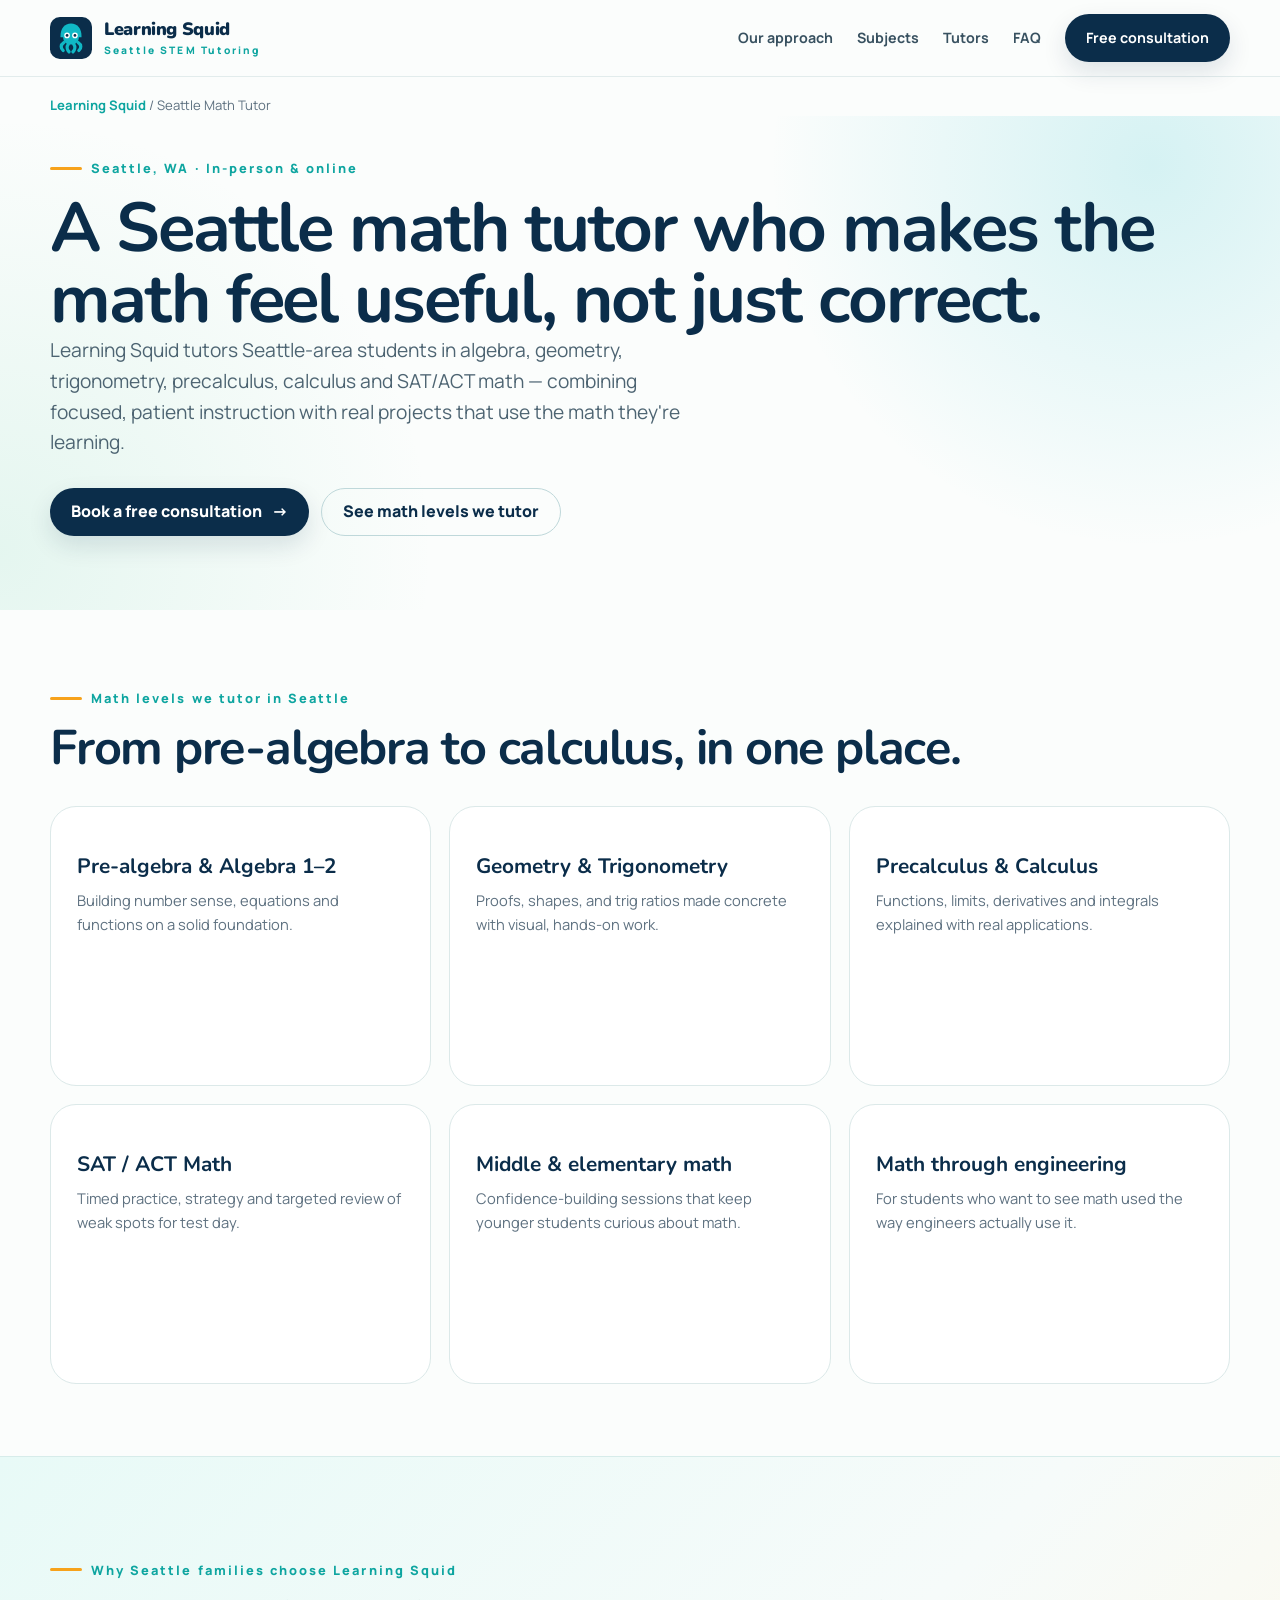
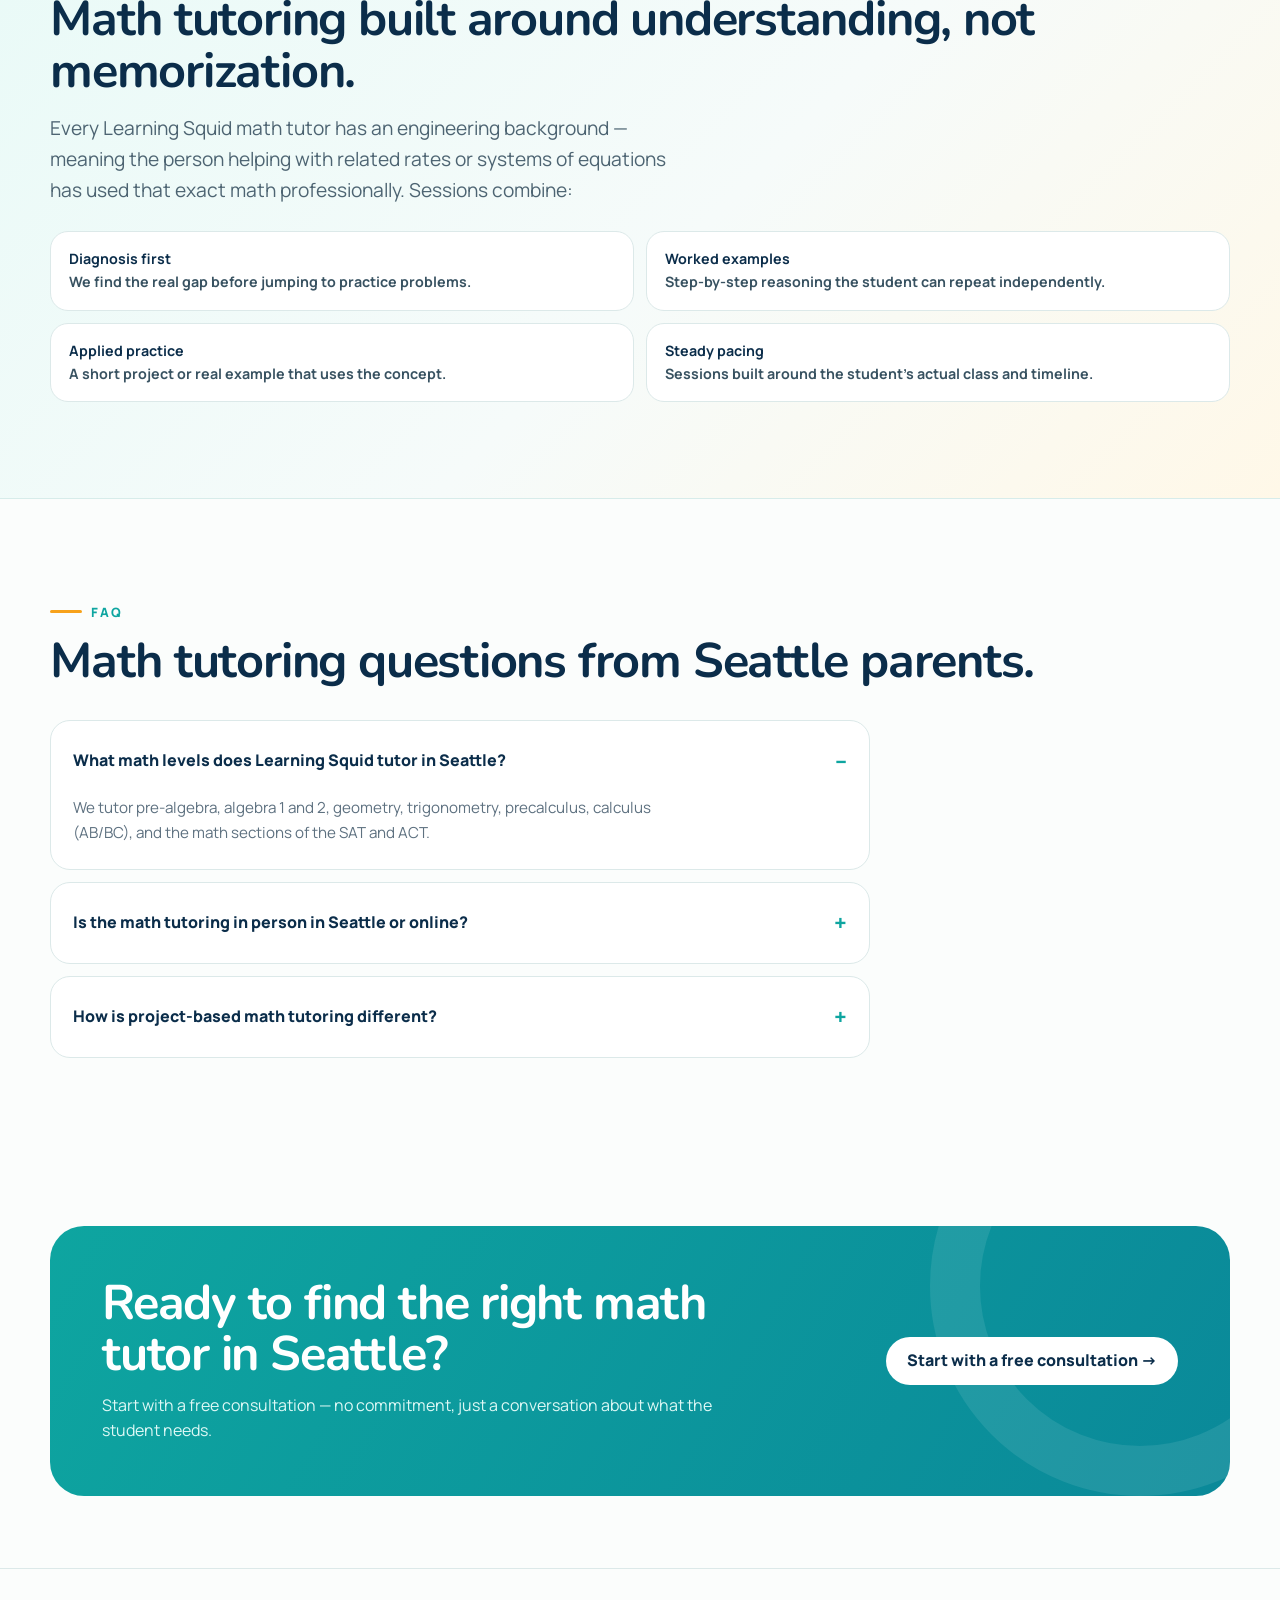
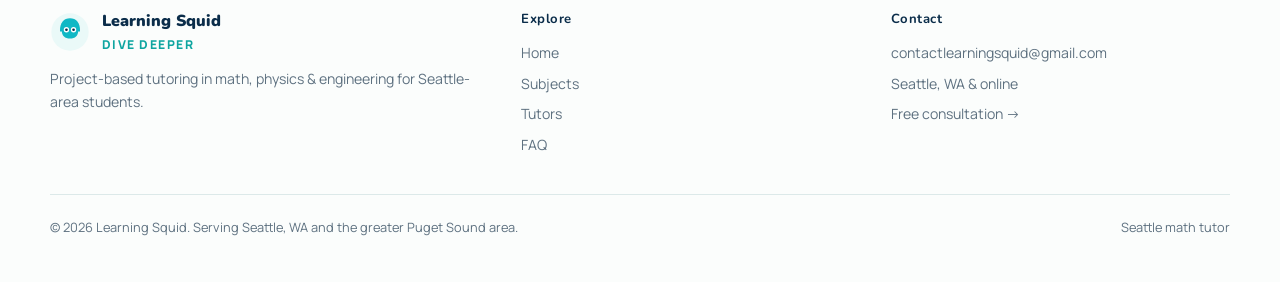
==== math-tutor-seattle.html @ 139edabe "Add files via upload" ====
<!doctype html>
<html lang="en">
<head>
<meta charset="utf-8">
<meta name="viewport" content="width=device-width, initial-scale=1">
<title>Seattle Math Tutor | Algebra, Geometry, Calculus &amp; SAT Math — Learning Squid</title>
<meta name="description" content="Learning Squid is a Seattle math tutor for algebra, geometry, precalculus, calculus and SAT/ACT math, taught by tutors with engineering backgrounds. Free consultation.">
<link rel="canonical" href="https://learningsquid.com/math-tutor-seattle.html">
<meta name="robots" content="index, follow">
<meta name="theme-color" content="#0B2D4A">

<meta property="og:type" content="website">
<meta property="og:site_name" content="Learning Squid">
<meta property="og:title" content="Seattle Math Tutor | Learning Squid">
<meta property="og:description" content="Algebra through calculus and SAT/ACT math tutoring for Seattle-area students, taught by tutors with engineering backgrounds.">
<meta property="og:url" content="https://learningsquid.com/math-tutor-seattle.html">

<link rel="icon" href="data:image/svg+xml,%3Csvg xmlns='http://www.w3.org/2000/svg' viewBox='0 0 64 64'%3E%3Crect width='64' height='64' rx='15' fill='%230B2D4A'/%3E%3Cpath d='M32 10c-10 0-16 8-16 19v2h32v-2c0-11-6-19-16-19Z' fill='%2310B8C5'/%3E%3Cpath d='M20 30c0 8 5 12 12 12s12-4 12-12' fill='%2310B8C5'/%3E%3Ccircle cx='26' cy='28' r='4.3' fill='%23fff'/%3E%3Ccircle cx='38' cy='28' r='4.3' fill='%23fff'/%3E%3Ccircle cx='26' cy='28' r='2.1' fill='%230B2D4A'/%3E%3Ccircle cx='38' cy='28' r='2.1' fill='%230B2D4A'/%3E%3C/svg%3E">
<link rel="preconnect" href="https://fonts.googleapis.com">
<link rel="preconnect" href="https://fonts.gstatic.com" crossorigin>
<link href="https://fonts.googleapis.com/css2?family=Manrope:wght@400;500;600;700;800&amp;family=Nunito:wght@700;800;900&amp;display=swap" rel="stylesheet">
<link rel="stylesheet" href="styles.css">

<script type="application/ld+json">
{
  "@context": "https://schema.org",
  "@type": "BreadcrumbList",
  "itemListElement": [
    {"@type": "ListItem", "position": 1, "name": "Learning Squid", "item": "https://learningsquid.com/"},
    {"@type": "ListItem", "position": 2, "name": "Seattle Math Tutor", "item": "https://learningsquid.com/math-tutor-seattle.html"}
  ]
}
</script>
<script type="application/ld+json">
{
  "@context": "https://schema.org",
  "@type": "Service",
  "serviceType": "Math tutoring",
  "provider": {"@type": "LocalBusiness", "name": "Learning Squid", "url": "https://learningsquid.com/"},
  "areaServed": {"@type": "City", "name": "Seattle"},
  "description": "One-on-one math tutoring in Seattle, WA covering algebra, geometry, trigonometry, precalculus, calculus and SAT/ACT math, combined with hands-on projects."
}
</script>
<script type="application/ld+json">
{
  "@context": "https://schema.org",
  "@type": "FAQPage",
  "mainEntity": [
    {"@type": "Question", "name": "What math levels does Learning Squid tutor in Seattle?", "acceptedAnswer": {"@type": "Answer", "text": "We tutor pre-algebra, algebra 1 and 2, geometry, trigonometry, precalculus, calculus (AB/BC), and the math sections of the SAT and ACT."}},
    {"@type": "Question", "name": "Is the math tutoring in person in Seattle or online?", "acceptedAnswer": {"@type": "Answer", "text": "Both. We tutor in person around the Seattle area and online for families who prefer remote sessions."}},
    {"@type": "Question", "name": "How is project-based math tutoring different?", "acceptedAnswer": {"@type": "Answer", "text": "Alongside standard homework help and test prep, students use the math they're learning in a small hands-on project — for example using functions to design something or geometry to build a structure — so the concept sticks."}}
  ]
}
</script>
</head>
<body>
  <a class="skip-link" href="#main">Skip to content</a>

  <header class="site-header">
    <nav class="wrap nav" aria-label="Primary navigation">
      <a class="brand" href="index.html" aria-label="Learning Squid home">
        <svg viewBox="0 0 64 64" width="42" height="42" aria-hidden="true">
          <rect width="64" height="64" rx="15" fill="#0B2D4A"/>
          <path d="M32 10c-10 0-16 8-16 19v2h32v-2c0-11-6-19-16-19Z" fill="#10B8C5"/>
          <path d="M20 30c0 8 5 12 12 12s12-4 12-12" fill="#10B8C5"/>
          <circle cx="26" cy="28" r="4.3" fill="#fff"/><circle cx="38" cy="28" r="4.3" fill="#fff"/>
          <circle cx="26" cy="28" r="2.1" fill="#0B2D4A"/><circle cx="38" cy="28" r="2.1" fill="#0B2D4A"/>
          <path d="M21 39c-5 3-5 9-1 12M28 41c-3 4-2 9 1 12M36 41c3 4 2 9-1 12M43 39c5 3 5 9 1 12" fill="none" stroke="#10B8C5" stroke-width="5" stroke-linecap="round"/>
        </svg>
        <span class="brand-copy">
          <span class="brand-name">Learning Squid</span>
          <span class="brand-tag">Seattle STEM Tutoring</span>
        </span>
      </a>
      <button class="menu-btn" type="button" aria-label="Open menu" aria-expanded="false">☰</button>
      <div class="nav-links" id="navLinks">
        <a href="index.html#approach">Our approach</a>
        <a href="index.html#subjects">Subjects</a>
        <a href="index.html#tutors">Tutors</a>
        <a href="index.html#faq">FAQ</a>
        <a class="nav-cta" href="index.html#contact">Free consultation</a>
      </div>
    </nav>
  </header>

  <main id="main">
    <p class="crumbs wrap"><a href="index.html">Learning Squid</a> / Seattle Math Tutor</p>

    <section class="hero" style="padding-top:36px;">
      <div class="wrap">
        <div class="eyebrow">Seattle, WA · In-person &amp; online</div>
        <h1>A Seattle math tutor who makes the math feel useful, not just correct.</h1>
        <p class="lede">Learning Squid tutors Seattle-area students in algebra, geometry, trigonometry, precalculus, calculus and SAT/ACT math — combining focused, patient instruction with real projects that use the math they're learning.</p>
        <div class="hero-actions">
          <a class="btn" href="index.html#contact">Book a free consultation <span aria-hidden="true">→</span></a>
          <a class="btn secondary" href="#levels">See math levels we tutor</a>
        </div>
      </div>
    </section>

    <section class="section-tight" id="levels">
      <div class="wrap">
        <div class="eyebrow">Math levels we tutor in Seattle</div>
        <h2>From pre-algebra to calculus, in one place.</h2>
        <div class="subject-grid" style="grid-template-columns:repeat(3,1fr); margin-top:32px;">
          <article class="project-card">
            <h3>Pre-algebra &amp; Algebra 1–2</h3>
            <p>Building number sense, equations and functions on a solid foundation.</p>
          </article>
          <article class="project-card">
            <h3>Geometry &amp; Trigonometry</h3>
            <p>Proofs, shapes, and trig ratios made concrete with visual, hands-on work.</p>
          </article>
          <article class="project-card">
            <h3>Precalculus &amp; Calculus</h3>
            <p>Functions, limits, derivatives and integrals explained with real applications.</p>
          </article>
          <article class="project-card">
            <h3>SAT / ACT Math</h3>
            <p>Timed practice, strategy and targeted review of weak spots for test day.</p>
          </article>
          <article class="project-card">
            <h3>Middle &amp; elementary math</h3>
            <p>Confidence-building sessions that keep younger students curious about math.</p>
          </article>
          <article class="project-card">
            <h3>Math through engineering</h3>
            <p>For students who want to see math used the way engineers actually use it.</p>
          </article>
        </div>
      </div>
    </section>

    <section class="section fifty">
      <div class="wrap">
        <div class="eyebrow">Why Seattle families choose Learning Squid</div>
        <h2>Math tutoring built around understanding, not memorization.</h2>
        <p class="lede" style="margin-top:16px;">Every Learning Squid math tutor has an engineering background — meaning the person helping with related rates or systems of equations has used that exact math professionally. Sessions combine:</p>
        <div class="cred-grid" style="margin-top:26px; grid-template-columns:repeat(2,1fr);">
          <div class="cred"><strong>Diagnosis first</strong><br>We find the real gap before jumping to practice problems.</div>
          <div class="cred"><strong>Worked examples</strong><br>Step-by-step reasoning the student can repeat independently.</div>
          <div class="cred"><strong>Applied practice</strong><br>A short project or real example that uses the concept.</div>
          <div class="cred"><strong>Steady pacing</strong><br>Sessions built around the student's actual class and timeline.</div>
        </div>
      </div>
    </section>

    <section class="section">
      <div class="wrap">
        <div class="eyebrow">FAQ</div>
        <h2>Math tutoring questions from Seattle parents.</h2>
        <div class="faq-list">
          <details class="faq-item" open>
            <summary>What math levels does Learning Squid tutor in Seattle?</summary>
            <p>We tutor pre-algebra, algebra 1 and 2, geometry, trigonometry, precalculus, calculus (AB/BC), and the math sections of the SAT and ACT.</p>
          </details>
          <details class="faq-item">
            <summary>Is the math tutoring in person in Seattle or online?</summary>
            <p>Both. We tutor in person around the Seattle area and online for families who prefer remote sessions.</p>
          </details>
          <details class="faq-item">
            <summary>How is project-based math tutoring different?</summary>
            <p>Alongside standard homework help and test prep, students use the math they're learning in a small hands-on project — for example using functions to design something or geometry to build a structure — so the concept sticks.</p>
          </details>
        </div>
      </div>
    </section>

    <section class="section-tight">
      <div class="wrap">
        <div class="cta-shell">
          <div class="cta-grid">
            <div>
              <h2>Ready to find the right math tutor in Seattle?</h2>
              <p>Start with a free consultation — no commitment, just a conversation about what the student needs.</p>
            </div>
            <a class="btn" href="index.html#contact">Start with a free consultation →</a>
          </div>
        </div>
      </div>
    </section>
  </main>

  <footer>
    <div class="wrap footer-grid">
      <div class="footer-col">
        <div class="footer-brand">
          <svg viewBox="0 0 180 180" width="40" height="40" aria-hidden="true">
            <circle cx="90" cy="90" r="84" fill="#EAF9F8"/>
            <path d="M90 28c-28 0-45 21-45 53v7h90v-7c0-32-17-53-45-53Z" fill="#10B8C5"/>
            <path d="M53 83c0 24 14 36 37 36s37-12 37-36" fill="#10B8C5"/>
            <circle cx="74" cy="80" r="12" fill="#fff"/><circle cx="106" cy="80" r="12" fill="#fff"/>
            <circle cx="74" cy="80" r="6" fill="#0B2D4A"/><circle cx="106" cy="80" r="6" fill="#0B2D4A"/>
          </svg>
          <div>
            <div class="footer-title">Learning Squid</div>
            <div class="footer-tag">DIVE DEEPER</div>
          </div>
        </div>
        <p style="margin-top:14px;">Project-based tutoring in math, physics &amp; engineering for Seattle-area students.</p>
      </div>
      <div class="footer-col">
        <h4>Explore</h4>
        <a href="index.html">Home</a>
        <a href="index.html#subjects">Subjects</a>
        <a href="index.html#tutors">Tutors</a>
        <a href="index.html#faq">FAQ</a>
      </div>
      <div class="footer-col">
        <h4>Contact</h4>
        <a href="mailto:contactlearningsquid@gmail.com">contactlearningsquid@gmail.com</a>
        <p>Seattle, WA &amp; online</p>
        <a href="index.html#contact">Free consultation →</a>
      </div>
    </div>
    <div class="wrap footer-bottom">
      <span>© <span id="year"></span> Learning Squid. Serving Seattle, WA and the greater Puget Sound area.</span>
      <span>Seattle math tutor</span>
    </div>
  </footer>

  <script>
    document.getElementById("year").textContent = new Date().getFullYear();
    const menuButton = document.querySelector(".menu-btn");
    const navLinks = document.getElementById("navLinks");
    menuButton.addEventListener("click", () => {
      const isOpen = navLinks.classList.toggle("open");
      menuButton.setAttribute("aria-expanded", String(isOpen));
      menuButton.textContent = isOpen ? "✕" : "☰";
    });
    navLinks.querySelectorAll("a").forEach(link => {
      link.addEventListener("click", () => navLinks.classList.remove("open"));
    });
  </script>
</body>
</html>
---- styles.css ----
/* Learning Squid — shared site styles */
:root {
  --navy: #0B2D4A;
  --navy-2: #123F60;
  --teal: #0EA5A0;
  --turquoise: #10B8C5;
  --seafoam: #7ED6B7;
  --gold: #F7A21B;
  --ink: #10212D;
  --muted: #5E7180;
  --mist: #EAF9F8;
  --paper: #FBFDFC;
  --white: #FFFFFF;
  --line: #DCE9E9;
  --shadow: 0 24px 70px rgba(11, 45, 74, .14);
  --radius: 28px;
  --max: 1180px;
}

* { box-sizing: border-box; }
html { scroll-behavior: smooth; }
body {
  margin: 0;
  color: var(--ink);
  background: var(--paper);
  font-family: "Manrope", system-ui, -apple-system, BlinkMacSystemFont, "Segoe UI", sans-serif;
  line-height: 1.6;
  -webkit-font-smoothing: antialiased;
}
img, svg { max-width: 100%; display: block; }
a { color: inherit; }
button, input, textarea, select { font: inherit; }
.wrap { width: min(var(--max), calc(100% - 40px)); margin: 0 auto; }
.section { padding: 96px 0; }
.section-tight { padding: 72px 0; }
.skip-link {
  position: absolute; left: -999px; top: 0; background: var(--navy); color: #fff;
  padding: 12px 18px; border-radius: 0 0 10px 0; z-index: 100;
}
.skip-link:focus { left: 0; }
.eyebrow {
  display: inline-flex; align-items: center; gap: 9px; margin-bottom: 14px;
  color: var(--teal); font-size: .8rem; font-weight: 800; letter-spacing: .16em;
}
.eyebrow::before { content: ""; width: 32px; height: 3px; border-radius: 99px; background: var(--gold); }
h1, h2, h3, h4 { margin: 0; font-family: "Nunito", "Manrope", sans-serif; color: var(--navy); }
h1 { font-size: clamp(2.4rem, 5.4vw, 4.6rem); line-height: 1.03; letter-spacing: -.03em; }
h2 { font-size: clamp(2.1rem, 3.8vw, 3.3rem); line-height: 1.06; letter-spacing: -.025em; }
h3 { font-size: 1.25rem; line-height: 1.25; }
p { margin: 0; }
.muted { color: var(--muted); }
.highlight { color: var(--teal); }
.lede { max-width: 640px; color: #4D6472; font-size: clamp(1.05rem, 1.5vw, 1.22rem); }

/* Header */
.site-header {
  position: sticky; top: 0; z-index: 20;
  background: rgba(251, 253, 252, .9); backdrop-filter: blur(16px);
  border-bottom: 1px solid rgba(220, 233, 233, .8);
}
.nav { min-height: 76px; display: flex; align-items: center; justify-content: space-between; gap: 26px; }
.brand { display: inline-flex; align-items: center; gap: 12px; text-decoration: none; flex-shrink: 0; }
.brand img { width: 42px; height: 42px; }
.brand-copy { line-height: 1; }
.brand-name { display: block; font-family: "Nunito", sans-serif; font-size: 1.12rem; font-weight: 900; color: var(--navy); letter-spacing: -.02em; }
.brand-tag { display: block; margin-top: 6px; font-size: .64rem; font-weight: 800; letter-spacing: .2em; color: var(--teal); }
.nav-links { display: flex; align-items: center; gap: 24px; }
.nav-links a { text-decoration: none; color: #385160; font-size: .89rem; font-weight: 700; }
.nav-links a:hover { color: var(--teal); }
.nav-links .nav-cta { color: #fff; }
.nav-cta, .btn {
  display: inline-flex; align-items: center; justify-content: center; gap: 10px;
  min-height: 48px; padding: 0 21px; border: 0; border-radius: 999px; background: var(--navy);
  color: #fff; text-decoration: none; font-weight: 800; cursor: pointer;
  box-shadow: 0 10px 24px rgba(11,45,74,.12);
  transition: transform .2s ease, background .2s ease, box-shadow .2s ease;
}
.btn:hover, .nav-cta:hover { transform: translateY(-2px); background: var(--navy-2); box-shadow: 0 16px 30px rgba(11,45,74,.17); }
.btn.secondary { background: transparent; color: var(--navy); border: 1px solid #BFD8DA; box-shadow: none; }
.btn.secondary:hover { border-color: var(--teal); color: var(--teal); background: #fff; }
.btn.small { min-height: 40px; padding: 0 16px; font-size: .88rem; }
.menu-btn { display: none; border: 0; background: transparent; color: var(--navy); font-size: 1.4rem; cursor: pointer; }

/* Breadcrumbs */
.crumbs { padding: 18px 0 0; font-size: .82rem; color: var(--muted); }
.crumbs a { color: var(--teal); text-decoration: none; font-weight: 700; }

/* Hero */
.hero { position: relative; overflow: hidden; padding: 64px 0 74px;
  background: radial-gradient(circle at 90% 10%, rgba(16,184,197,.16), transparent 31%),
              radial-gradient(circle at 0% 88%, rgba(126,214,183,.18), transparent 32%), var(--paper); }
.hero-grid { display: grid; grid-template-columns: 1.05fr .95fr; align-items: center; gap: 60px; }
.hero h1 span { display: block; color: var(--teal); }
.hero-actions { display: flex; flex-wrap: wrap; gap: 12px; margin-top: 30px; }
.trust-row { display: flex; flex-wrap: wrap; gap: 12px 18px; margin-top: 26px; color: #47606F; font-size: .9rem; font-weight: 700; }
.trust-row span::before { content: "•"; color: var(--gold); margin-right: 8px; }

/* Ocean illustration (replaces heavy photo for speed) */
.ocean-panel { position: relative; border-radius: 34px; overflow: hidden; box-shadow: var(--shadow);
  background: linear-gradient(200deg, #0B2D4A 0%, #0E4160 35%, #0EA5A0 78%, #7ED6B7 130%);
  min-height: 420px; display: flex; align-items: center; justify-content: center; }
.ocean-panel svg { width: 62%; opacity: .95; }
.ocean-panel::before, .ocean-panel::after { content: ""; position: absolute; border-radius: 999px; background: rgba(255,255,255,.07); }
.ocean-panel::before { width: 220px; height: 220px; top: -60px; right: -60px; }
.ocean-panel::after { width: 160px; height: 160px; bottom: -50px; left: -40px; }
.photo-badge { position: absolute; left: 22px; bottom: 22px; padding: 16px 18px; border-radius: 20px;
  background: rgba(11,45,74,.82); color: #fff; backdrop-filter: blur(6px); }
.photo-badge strong { display: block; font-family: "Nunito", sans-serif; font-size: 1.7rem; line-height: 1; }
.photo-badge span { display: block; margin-top: 6px; color: #CFEFF0; font-size: .78rem; font-weight: 700; line-height: 1.35; }

/* Difference strip */
.difference-strip { background: var(--navy); color: #fff; }
.difference-grid { display: grid; grid-template-columns: 1.1fr repeat(3, .7fr); gap: 20px; align-items: center; }
.difference-title { font-family: "Nunito", sans-serif; font-size: 1.5rem; font-weight: 900; line-height: 1.15; }
.difference-title span { color: #75E3D1; }
.mini-stat { padding-left: 22px; border-left: 1px solid rgba(255,255,255,.18); }
.mini-stat strong { display: block; font-family: "Nunito", sans-serif; font-size: 1.02rem; }
.mini-stat span { display: block; margin-top: 3px; color: #BBD0DA; font-size: .82rem; }

/* How it works */
.intro-grid { display: grid; grid-template-columns: .92fr 1.08fr; gap: 70px; align-items: start; }
.section-copy { max-width: 570px; }
.section-copy p { margin-top: 18px; color: var(--muted); font-size: 1.03rem; }
.steps { display: grid; gap: 16px; }
.step { display: grid; grid-template-columns: 54px 1fr; gap: 18px; align-items: start; padding: 22px; border: 1px solid var(--line); border-radius: 22px; background: #fff; }
.step-num { width: 50px; height: 50px; display: grid; place-items: center; border-radius: 16px; background: var(--mist); color: var(--teal); font-family: "Nunito", sans-serif; font-size: 1.2rem; font-weight: 900; }
.step p { margin-top: 6px; color: var(--muted); font-size: .93rem; }

/* 50/50 */
.fifty { background: linear-gradient(135deg, #E8FAF7, #F6FBFA 56%, #FFF8E8); border-top: 1px solid #D7ECEA; border-bottom: 1px solid #D7ECEA; }
.fifty-grid { display: grid; grid-template-columns: 1fr 1fr; gap: 26px; }
.half { position: relative; overflow: hidden; min-height: 320px; padding: 34px; border-radius: 28px; background: #fff; border: 1px solid rgba(11,45,74,.08); box-shadow: 0 20px 50px rgba(11,45,74,.08); }
.half.dark { background: var(--navy); color: #fff; }
.half-number { font-family: "Nunito", sans-serif; font-size: 4.3rem; line-height: 1; font-weight: 900; letter-spacing: -.06em; color: var(--teal); }
.half.dark .half-number { color: #75E3D1; }
.half h3 { margin-top: 10px; font-size: 1.6rem; }
.half.dark h3 { color: #fff; }
.half p { margin-top: 12px; color: var(--muted); max-width: 50ch; }
.half.dark p { color: #C7D8E1; }
.half ul { margin: 20px 0 0; padding: 0; list-style: none; display: grid; gap: 10px; }
.half li { display: flex; align-items: flex-start; gap: 10px; font-weight: 700; font-size: .91rem; }
.half li::before { content: "✓"; color: var(--gold); font-weight: 900; }

/* Projects / subjects */
.projects-head { display: flex; justify-content: space-between; gap: 40px; align-items: end; margin-bottom: 36px; }
.projects-head p { max-width: 520px; color: var(--muted); }
.project-grid, .subject-grid { display: grid; grid-template-columns: repeat(3, 1fr); gap: 18px; }
.project-card { position: relative; padding: 26px; min-height: 280px; border-radius: 26px; background: #fff; border: 1px solid var(--line); }
.project-icon { width: 56px; height: 56px; display: grid; place-items: center; border-radius: 18px; background: var(--mist); font-size: 1.5rem; }
.project-card h3 { margin-top: 20px; font-size: 1.3rem; }
.project-card p { margin-top: 10px; color: var(--muted); font-size: .92rem; }
.tag { display: inline-flex; margin-top: 20px; padding: 7px 11px; border-radius: 999px; background: #F2F8F8; color: var(--teal); font-size: .74rem; font-weight: 800; }

.subjects { background: var(--navy); color: #fff; }
.subjects h2 { color: #fff; }
.subjects .eyebrow { color: #75E3D1; }
.subjects-lede { margin-top: 16px; color: #C1D3DC; max-width: 650px; }
.subject-grid { grid-template-columns: repeat(4, 1fr); margin-top: 36px; }
.subject-card { padding: 22px; border: 1px solid rgba(255,255,255,.13); border-radius: 22px; background: rgba(255,255,255,.055); text-decoration: none; }
.subject-card .num { color: #75E3D1; font-family: "Nunito", sans-serif; font-weight: 900; }
.subject-card h3 { margin-top: 30px; color: #fff; }
.subject-card p { margin-top: 8px; color: #B8CDD6; font-size: .89rem; }
.subject-card .link { margin-top: 12px; display: inline-block; font-size: .82rem; font-weight: 800; color: #75E3D1; }

/* Tutors */
.tutor-grid { display: grid; grid-template-columns: repeat(3, 1fr); gap: 20px; margin-top: 36px; }
.tutor-card { padding: 26px; border-radius: 26px; background: #fff; border: 1px solid var(--line); }
.tutor-avatar { width: 58px; height: 58px; border-radius: 16px; background: linear-gradient(135deg, var(--turquoise), var(--navy)); display: grid; place-items: center; color: #fff; font-family: "Nunito", sans-serif; font-weight: 900; font-size: 1.15rem; }
.tutor-card h3 { margin-top: 18px; }
.tutor-role { margin-top: 4px; color: var(--teal); font-weight: 800; font-size: .84rem; }
.tutor-card p.bio { margin-top: 12px; color: var(--muted); font-size: .92rem; }

/* About */
.about-grid { display: grid; grid-template-columns: .86fr 1.14fr; gap: 64px; align-items: center; }
.about-mark { position: relative; min-height: 400px; display: grid; place-items: center; border-radius: 34px; background: linear-gradient(150deg, #DDF8F3, #EFFAF8 65%, #FFF2D2); overflow: hidden; }
.about-mark img { width: 210px; filter: drop-shadow(0 20px 30px rgba(11,45,74,.13)); }
.about-mark::before, .about-mark::after { content: ""; position: absolute; border: 2px solid rgba(16,184,197,.18); border-radius: 999px; }
.about-mark::before { width: 300px; height: 300px; }
.about-mark::after { width: 360px; height: 360px; }
.about-copy p { margin-top: 16px; color: var(--muted); font-size: 1.01rem; }
.cred-grid { display: grid; grid-template-columns: 1fr 1fr; gap: 12px; margin-top: 24px; }
.cred { padding: 16px 18px; border-radius: 18px; background: #fff; border: 1px solid var(--line); color: #385261; font-size: .89rem; font-weight: 700; }
.cred strong { color: var(--navy); }

/* Service area */
.area-list { display: flex; flex-wrap: wrap; gap: 10px; margin-top: 26px; }
.area-pill { padding: 9px 16px; border-radius: 999px; background: var(--mist); color: var(--navy); font-weight: 800; font-size: .85rem; border: 1px solid var(--line); }

/* Testimonials */
.testimonial-grid { display: grid; grid-template-columns: repeat(3, 1fr); gap: 20px; margin-top: 36px; }
.testimonial { padding: 26px; border-radius: 26px; background: #fff; border: 1px solid var(--line); }
.testimonial .stars { color: var(--gold); font-size: .95rem; letter-spacing: 2px; }
.testimonial p.quote { margin-top: 14px; color: #33505E; font-size: .96rem; }
.testimonial .who { margin-top: 16px; font-weight: 800; color: var(--navy); font-size: .88rem; }

/* FAQ */
.faq-list { margin-top: 32px; display: grid; gap: 12px; max-width: 820px; }
.faq-item { border: 1px solid var(--line); border-radius: 20px; background: #fff; padding: 4px 22px; }
.faq-item summary { cursor: pointer; padding: 18px 0; font-weight: 800; color: var(--navy); list-style: none; display: flex; justify-content: space-between; gap: 16px; align-items: center; }
.faq-item summary::-webkit-details-marker { display: none; }
.faq-item summary::after { content: "+"; font-size: 1.4rem; color: var(--teal); flex-shrink: 0; }
.faq-item[open] summary::after { content: "–"; }
.faq-item p { padding: 0 0 20px; color: var(--muted); font-size: .95rem; max-width: 68ch; }

/* CTA */
.cta-shell { position: relative; overflow: hidden; padding: 52px; border-radius: 34px; background: linear-gradient(120deg, var(--teal), #0A8999); color: #fff; }
.cta-shell::after { content: ""; position: absolute; width: 320px; height: 320px; right: -120px; top: -150px; border: 50px solid rgba(255,255,255,.09); border-radius: 50%; }
.cta-grid { position: relative; z-index: 1; display: grid; grid-template-columns: 1fr auto; gap: 34px; align-items: center; }
.cta-shell h2 { color: #fff; max-width: 720px; }
.cta-shell p { margin-top: 12px; color: #DDF8F5; max-width: 650px; }
.cta-shell .btn { background: #fff; color: var(--navy); box-shadow: none; white-space: nowrap; }

/* Contact */
.contact-grid { display: grid; grid-template-columns: .9fr 1.1fr; gap: 50px; }
.contact-copy p { margin-top: 16px; color: var(--muted); }
.contact-points { display: grid; gap: 12px; margin-top: 26px; }
.contact-point { display: flex; gap: 11px; color: #3C5967; font-weight: 700; }
.contact-point::before { content: "✓"; color: var(--teal); }
.form-card { padding: 26px; border-radius: 26px; background: #fff; border: 1px solid var(--line); box-shadow: 0 18px 50px rgba(11,45,74,.08); }
.form-row { display: grid; grid-template-columns: 1fr 1fr; gap: 14px; }
label { display: block; margin-bottom: 7px; color: var(--navy); font-size: .8rem; font-weight: 800; }
input, select, textarea { width: 100%; border: 1px solid #CADDDD; border-radius: 14px; background: #FBFDFD; color: var(--ink); padding: 13px 14px; outline: none; transition: border .2s ease, box-shadow .2s ease; }
input:focus, select:focus, textarea:focus { border-color: var(--teal); box-shadow: 0 0 0 4px rgba(14,165,160,.12); }
textarea { min-height: 110px; resize: vertical; }
.field { margin-bottom: 14px; }
.form-note { margin-top: 12px; color: var(--muted); font-size: .78rem; }
.form-note a { color: var(--teal); font-weight: 800; text-decoration: none; }
.success-banner { margin-bottom: 18px; padding: 14px 16px; border-radius: 14px; background: #E9F8F4; border: 1px solid #A8DDD0; color: #174F4A; font-weight: 800; }
.honeypot { position: absolute !important; left: -9999px !important; width: 1px !important; height: 1px !important; opacity: 0 !important; }

/* Footer */
footer { padding: 40px 0 44px; border-top: 1px solid var(--line); }
.footer-grid { display: grid; grid-template-columns: 1.3fr 1fr 1fr; gap: 30px; }
.footer-brand { display: flex; align-items: center; gap: 12px; }
.footer-brand img { width: 40px; }
.footer-title { font-family: "Nunito", sans-serif; font-weight: 900; color: var(--navy); }
.footer-tag { color: var(--teal); font-size: .76rem; font-weight: 800; letter-spacing: .12em; }
.footer-col h4 { font-size: .82rem; letter-spacing: .04em; color: var(--navy); margin-bottom: 12px; }
.footer-col a, .footer-col p { display: block; color: var(--muted); font-size: .88rem; text-decoration: none; margin-bottom: 8px; }
.footer-col a:hover { color: var(--teal); }
.footer-bottom { margin-top: 30px; padding-top: 22px; border-top: 1px solid var(--line); color: var(--muted); font-size: .8rem; display: flex; justify-content: space-between; flex-wrap: wrap; gap: 10px; }

@media (max-width: 980px) {
  .hero-grid, .intro-grid, .about-grid, .contact-grid { grid-template-columns: 1fr; }
  .difference-grid { grid-template-columns: 1fr 1fr; }
  .mini-stat:nth-child(2) { border-left: 0; padding-left: 0; }
  .fifty-grid, .cta-grid { grid-template-columns: 1fr; }
  .cta-grid .btn { justify-self: start; }
  .project-grid, .subject-grid, .tutor-grid, .testimonial-grid { grid-template-columns: 1fr 1fr; }
  .footer-grid { grid-template-columns: 1fr 1fr; }
}
@media (max-width: 760px) {
  .section { padding: 72px 0; }
  .wrap { width: min(100% - 28px, var(--max)); }
  .nav { min-height: 68px; }
  .menu-btn { display: block; }
  .nav-links { position: absolute; left: 14px; right: 14px; top: 74px; display: none; flex-direction: column; align-items: stretch; gap: 2px; padding: 14px; border: 1px solid var(--line); border-radius: 20px; background: rgba(255,255,255,.98); box-shadow: var(--shadow); }
  .nav-links.open { display: flex; }
  .nav-links a { padding: 11px 12px; border-radius: 12px; }
  .nav-links .nav-cta { margin-top: 4px; text-align: center; }
  .difference-grid { grid-template-columns: 1fr; gap: 22px; }
  .mini-stat { border-left: 0; padding-left: 0; }
  .projects-head { display: block; }
  .projects-head p { margin-top: 16px; }
  .project-grid, .subject-grid, .cred-grid, .form-row, .tutor-grid, .testimonial-grid, .footer-grid { grid-template-columns: 1fr; }
  .half, .cta-shell { padding: 26px; }
  .cta-shell { border-radius: 26px; }
  .footer-bottom { flex-direction: column; }
}
@media (prefers-reduced-motion: reduce) {
  html { scroll-behavior: auto; }
  *, *::before, *::after { transition-duration: .01ms !important; animation-duration: .01ms !important; animation-iteration-count: 1 !important; }
}
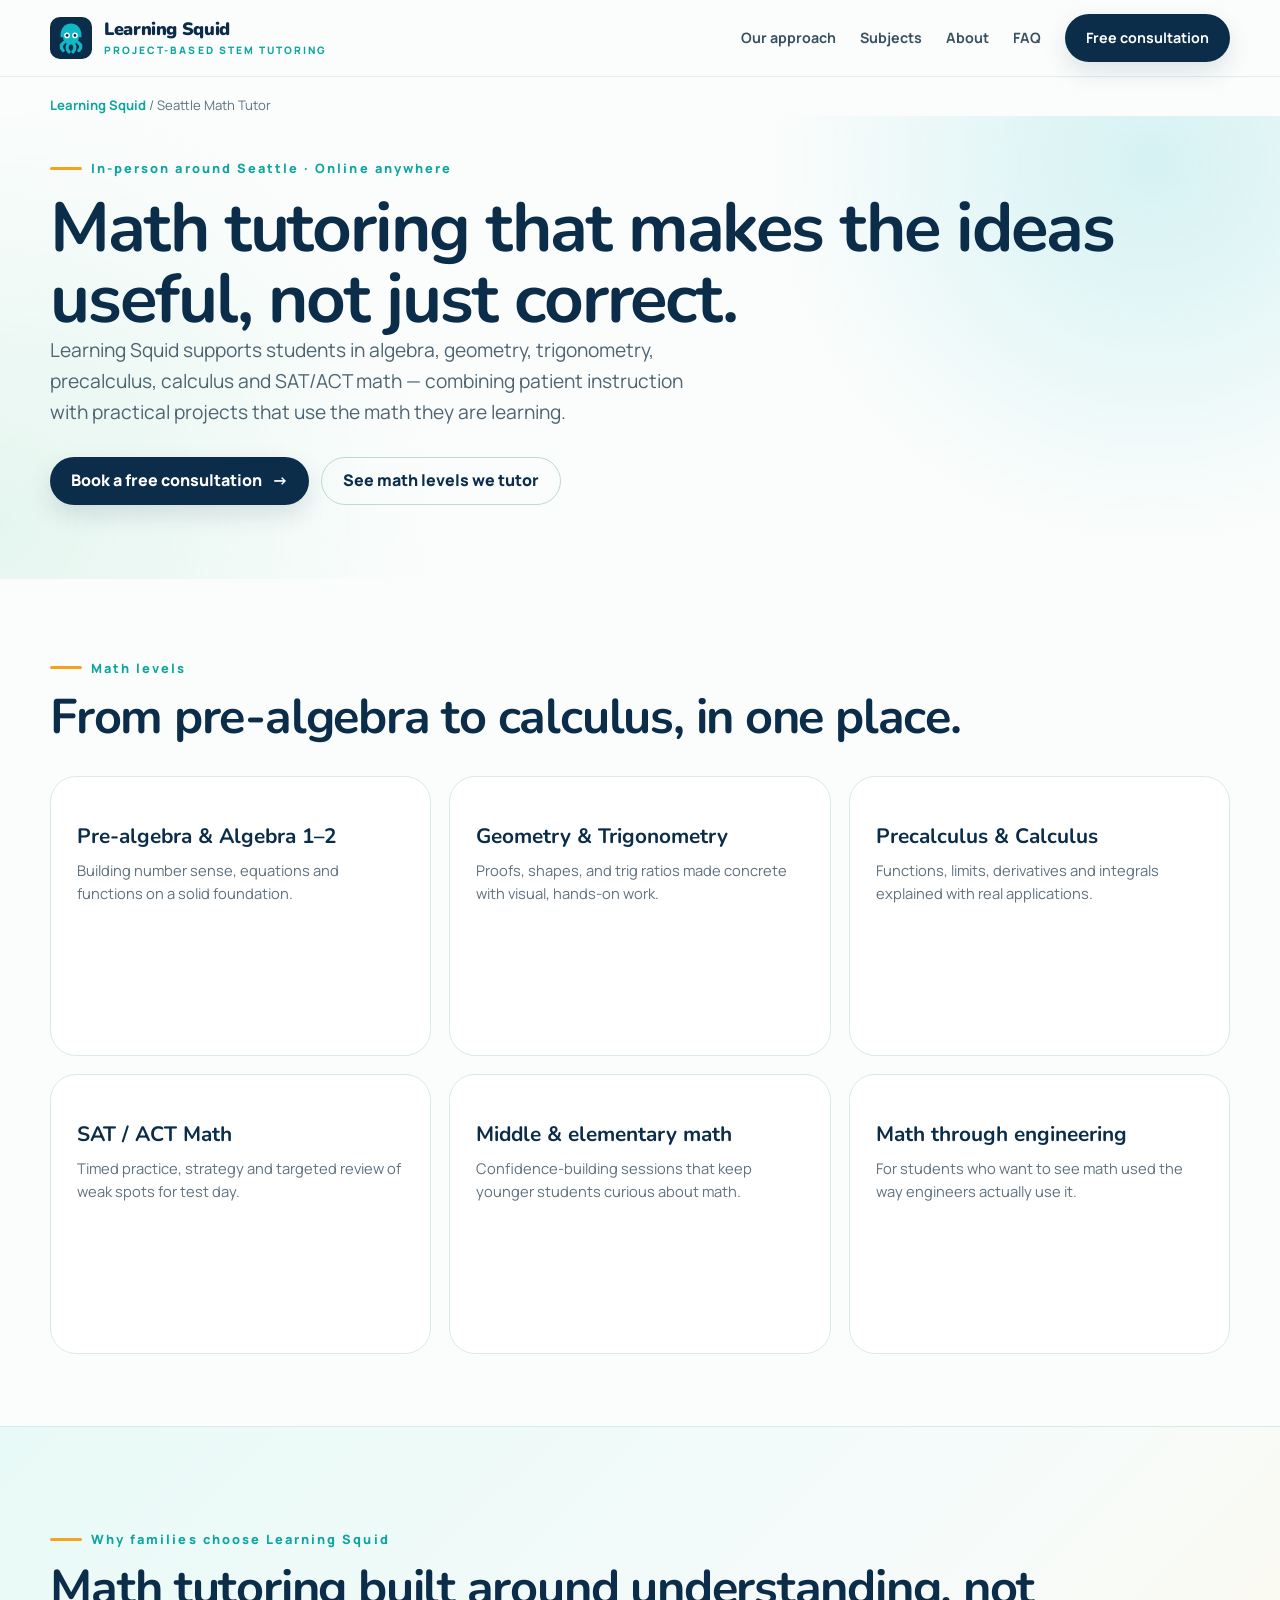
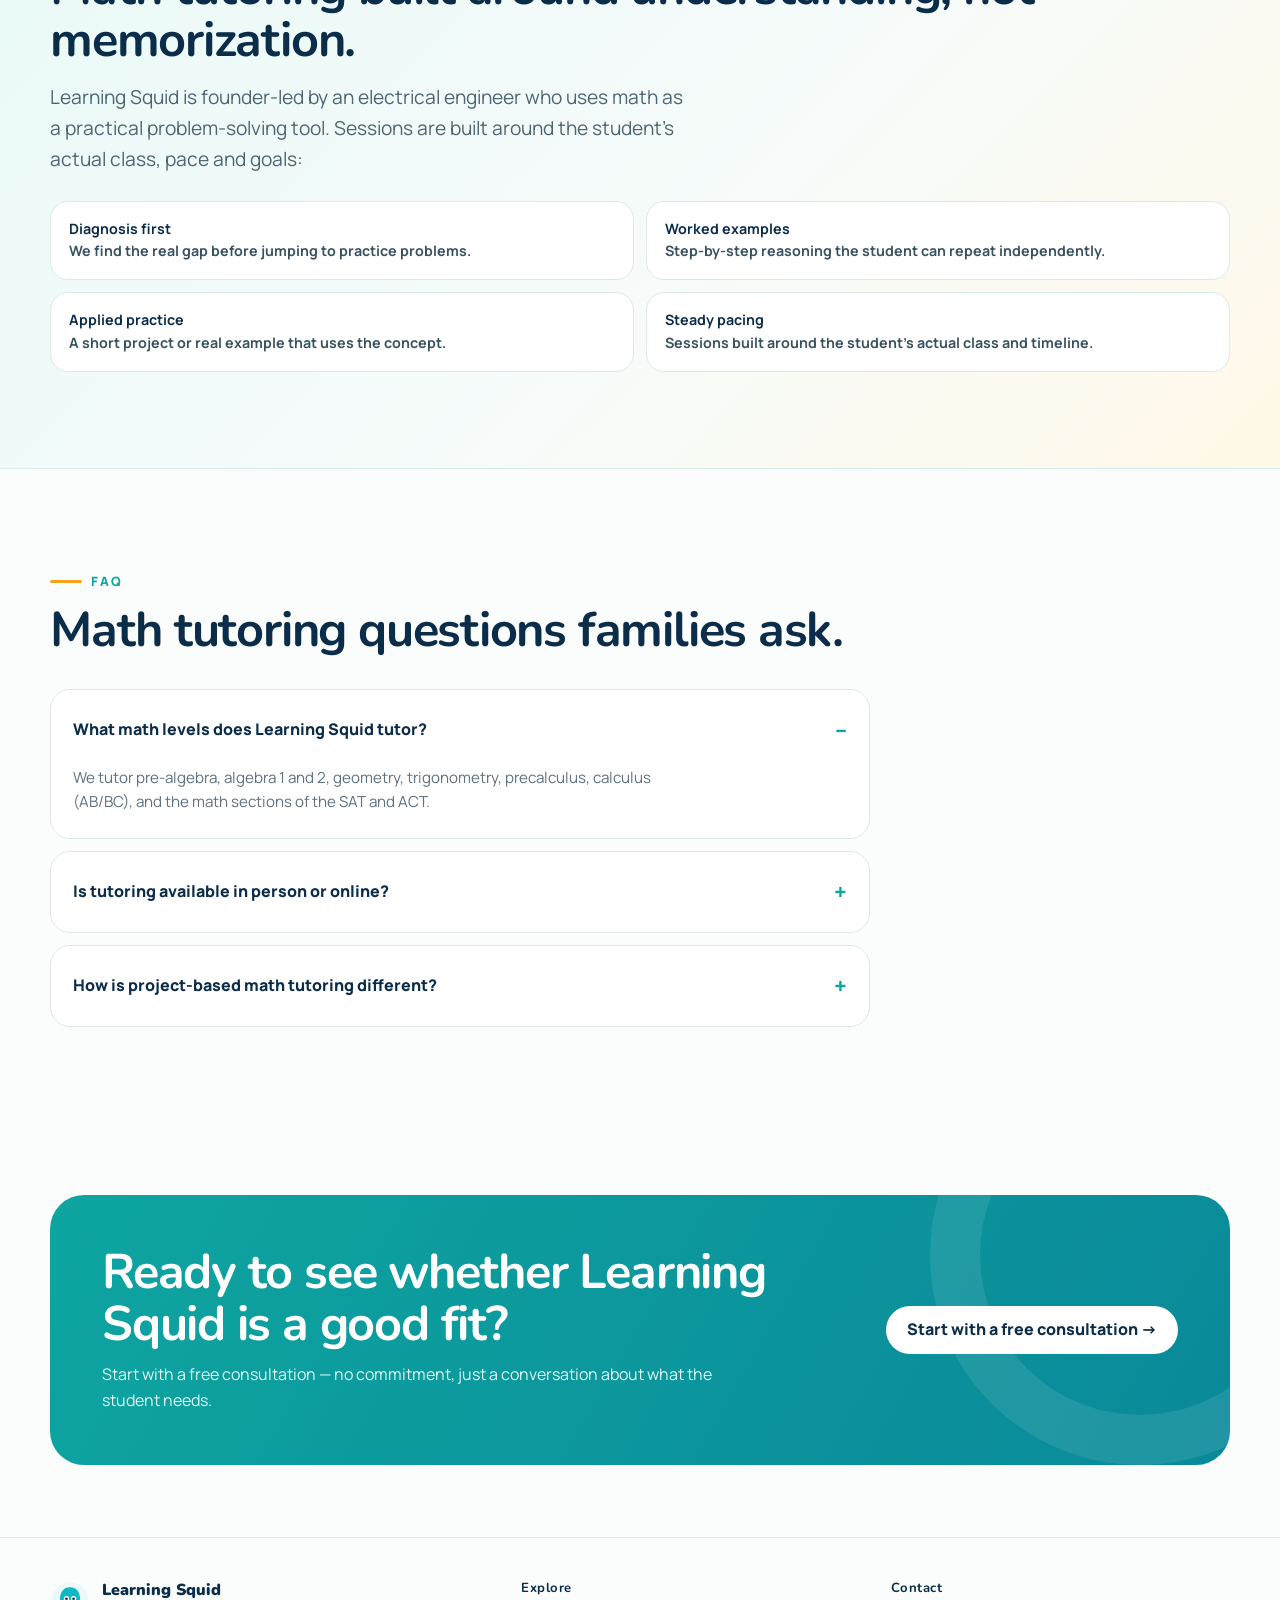
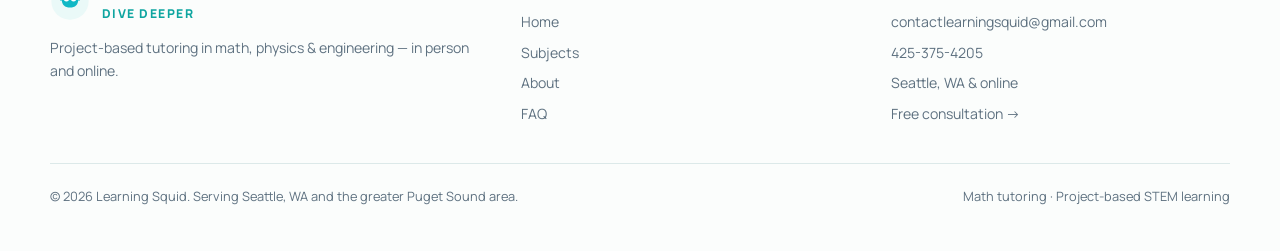
==== commit 90fde077: "Add files via upload" ====
--- a/math-tutor-seattle.html
+++ b/math-tutor-seattle.html
@@ -1,225 +1,247 @@
-<!doctype html>
+<!DOCTYPE html>
+
 <html lang="en">
 <head>
-<meta charset="utf-8">
-<meta name="viewport" content="width=device-width, initial-scale=1">
-<title>Seattle Math Tutor | Algebra, Geometry, Calculus &amp; SAT Math — Learning Squid</title>
-<meta name="description" content="Learning Squid is a Seattle math tutor for algebra, geometry, precalculus, calculus and SAT/ACT math, taught by tutors with engineering backgrounds. Free consultation.">
-<link rel="canonical" href="https://learningsquid.com/math-tutor-seattle.html">
-<meta name="robots" content="index, follow">
-<meta name="theme-color" content="#0B2D4A">
-
-<meta property="og:type" content="website">
-<meta property="og:site_name" content="Learning Squid">
-<meta property="og:title" content="Seattle Math Tutor | Learning Squid">
-<meta property="og:description" content="Algebra through calculus and SAT/ACT math tutoring for Seattle-area students, taught by tutors with engineering backgrounds.">
-<meta property="og:url" content="https://learningsquid.com/math-tutor-seattle.html">
-
-<link rel="icon" href="data:image/svg+xml,%3Csvg xmlns='http://www.w3.org/2000/svg' viewBox='0 0 64 64'%3E%3Crect width='64' height='64' rx='15' fill='%230B2D4A'/%3E%3Cpath d='M32 10c-10 0-16 8-16 19v2h32v-2c0-11-6-19-16-19Z' fill='%2310B8C5'/%3E%3Cpath d='M20 30c0 8 5 12 12 12s12-4 12-12' fill='%2310B8C5'/%3E%3Ccircle cx='26' cy='28' r='4.3' fill='%23fff'/%3E%3Ccircle cx='38' cy='28' r='4.3' fill='%23fff'/%3E%3Ccircle cx='26' cy='28' r='2.1' fill='%230B2D4A'/%3E%3Ccircle cx='38' cy='28' r='2.1' fill='%230B2D4A'/%3E%3C/svg%3E">
-<link rel="preconnect" href="https://fonts.googleapis.com">
-<link rel="preconnect" href="https://fonts.gstatic.com" crossorigin>
-<link href="https://fonts.googleapis.com/css2?family=Manrope:wght@400;500;600;700;800&amp;family=Nunito:wght@700;800;900&amp;display=swap" rel="stylesheet">
-<link rel="stylesheet" href="styles.css">
-
-<script type="application/ld+json">
-{
+<meta charset="utf-8"/>
+<meta content="width=device-width, initial-scale=1" name="viewport"/>
+<title>Math Tutoring in Seattle | Algebra Through Calculus | Learning Squid</title>
+<meta content="One-on-one math tutoring in Seattle and online for algebra, geometry, precalculus, calculus and SAT/ACT math, with hands-on project-based learning." name="description"/>
+<link href="https://learningsquid.com/math-tutor-seattle.html" rel="canonical"/>
+<meta content="index, follow" name="robots"/>
+<meta content="#0B2D4A" name="theme-color"/>
+<meta content="website" property="og:type"/>
+<meta content="Learning Squid" property="og:site_name"/>
+<meta content="Math Tutoring in Seattle | Learning Squid" property="og:title"/>
+<meta content="One-on-one math tutoring from algebra through calculus, combining patient instruction with hands-on projects." property="og:description"/>
+<meta content="https://learningsquid.com/math-tutor-seattle.html" property="og:url"/>
+<link href="data:image/svg+xml,%3Csvg xmlns='http://www.w3.org/2000/svg' viewBox='0 0 64 64'%3E%3Crect width='64' height='64' rx='15' fill='%230B2D4A'/%3E%3Cpath d='M32 10c-10 0-16 8-16 19v2h32v-2c0-11-6-19-16-19Z' fill='%2310B8C5'/%3E%3Cpath d='M20 30c0 8 5 12 12 12s12-4 12-12' fill='%2310B8C5'/%3E%3Ccircle cx='26' cy='28' r='4.3' fill='%23fff'/%3E%3Ccircle cx='38' cy='28' r='4.3' fill='%23fff'/%3E%3Ccircle cx='26' cy='28' r='2.1' fill='%230B2D4A'/%3E%3Ccircle cx='38' cy='28' r='2.1' fill='%230B2D4A'/%3E%3C/svg%3E" rel="icon"/>
+<link href="https://fonts.googleapis.com" rel="preconnect"/>
+<link crossorigin="" href="https://fonts.gstatic.com" rel="preconnect"/>
+<link href="https://fonts.googleapis.com/css2?family=Manrope:wght@400;500;600;700;800&amp;family=Nunito:wght@700;800;900&amp;display=swap" rel="stylesheet"/>
+<link href="styles.css" rel="stylesheet"/>
+<script type="application/ld+json">{
   "@context": "https://schema.org",
   "@type": "BreadcrumbList",
   "itemListElement": [
-    {"@type": "ListItem", "position": 1, "name": "Learning Squid", "item": "https://learningsquid.com/"},
-    {"@type": "ListItem", "position": 2, "name": "Seattle Math Tutor", "item": "https://learningsquid.com/math-tutor-seattle.html"}
+    {
+      "@type": "ListItem",
+      "position": 1,
+      "name": "Learning Squid",
+      "item": "https://learningsquid.com/"
+    },
+    {
+      "@type": "ListItem",
+      "position": 2,
+      "name": "Seattle Math Tutor",
+      "item": "https://learningsquid.com/math-tutor-seattle.html"
+    }
   ]
-}
-</script>
-<script type="application/ld+json">
-{
+}</script>
+<script type="application/ld+json">{
   "@context": "https://schema.org",
   "@type": "Service",
   "serviceType": "Math tutoring",
-  "provider": {"@type": "LocalBusiness", "name": "Learning Squid", "url": "https://learningsquid.com/"},
-  "areaServed": {"@type": "City", "name": "Seattle"},
-  "description": "One-on-one math tutoring in Seattle, WA covering algebra, geometry, trigonometry, precalculus, calculus and SAT/ACT math, combined with hands-on projects."
-}
-</script>
-<script type="application/ld+json">
-{
+  "provider": {
+    "@type": "LocalBusiness",
+    "name": "Learning Squid",
+    "url": "https://learningsquid.com/",
+    "telephone": "+1-425-375-4205"
+  },
+  "areaServed": {
+    "@type": "City",
+    "name": "Seattle"
+  },
+  "description": "One-on-one math tutoring covering algebra, geometry, trigonometry, precalculus, calculus and SAT/ACT math, combined with hands-on projects."
+}</script>
+<script type="application/ld+json">{
   "@context": "https://schema.org",
   "@type": "FAQPage",
   "mainEntity": [
-    {"@type": "Question", "name": "What math levels does Learning Squid tutor in Seattle?", "acceptedAnswer": {"@type": "Answer", "text": "We tutor pre-algebra, algebra 1 and 2, geometry, trigonometry, precalculus, calculus (AB/BC), and the math sections of the SAT and ACT."}},
-    {"@type": "Question", "name": "Is the math tutoring in person in Seattle or online?", "acceptedAnswer": {"@type": "Answer", "text": "Both. We tutor in person around the Seattle area and online for families who prefer remote sessions."}},
-    {"@type": "Question", "name": "How is project-based math tutoring different?", "acceptedAnswer": {"@type": "Answer", "text": "Alongside standard homework help and test prep, students use the math they're learning in a small hands-on project — for example using functions to design something or geometry to build a structure — so the concept sticks."}}
+    {
+      "@type": "Question",
+      "name": "What math levels does Learning Squid tutor?",
+      "acceptedAnswer": {
+        "@type": "Answer",
+        "text": "We tutor pre-algebra, algebra 1 and 2, geometry, trigonometry, precalculus, calculus (AB/BC), and the math sections of the SAT and ACT."
+      }
+    },
+    {
+      "@type": "Question",
+      "name": "Is tutoring available in person or online?",
+      "acceptedAnswer": {
+        "@type": "Answer",
+        "text": "Both. In-person sessions are available around the Seattle area, and online tutoring is available for families who prefer remote sessions."
+      }
+    },
+    {
+      "@type": "Question",
+      "name": "How is project-based math tutoring different?",
+      "acceptedAnswer": {
+        "@type": "Answer",
+        "text": "Alongside homework help and test preparation, students use the math they are learning in a small hands-on project or practical example so the concept has a reason to matter."
+      }
+    }
   ]
-}
-</script>
+}</script>
 </head>
 <body>
-  <a class="skip-link" href="#main">Skip to content</a>
-
-  <header class="site-header">
-    <nav class="wrap nav" aria-label="Primary navigation">
-      <a class="brand" href="index.html" aria-label="Learning Squid home">
-        <svg viewBox="0 0 64 64" width="42" height="42" aria-hidden="true">
-          <rect width="64" height="64" rx="15" fill="#0B2D4A"/>
-          <path d="M32 10c-10 0-16 8-16 19v2h32v-2c0-11-6-19-16-19Z" fill="#10B8C5"/>
-          <path d="M20 30c0 8 5 12 12 12s12-4 12-12" fill="#10B8C5"/>
-          <circle cx="26" cy="28" r="4.3" fill="#fff"/><circle cx="38" cy="28" r="4.3" fill="#fff"/>
-          <circle cx="26" cy="28" r="2.1" fill="#0B2D4A"/><circle cx="38" cy="28" r="2.1" fill="#0B2D4A"/>
-          <path d="M21 39c-5 3-5 9-1 12M28 41c-3 4-2 9 1 12M36 41c3 4 2 9-1 12M43 39c5 3 5 9 1 12" fill="none" stroke="#10B8C5" stroke-width="5" stroke-linecap="round"/>
-        </svg>
-        <span class="brand-copy">
-          <span class="brand-name">Learning Squid</span>
-          <span class="brand-tag">Seattle STEM Tutoring</span>
-        </span>
-      </a>
-      <button class="menu-btn" type="button" aria-label="Open menu" aria-expanded="false">☰</button>
-      <div class="nav-links" id="navLinks">
-        <a href="index.html#approach">Our approach</a>
-        <a href="index.html#subjects">Subjects</a>
-        <a href="index.html#tutors">Tutors</a>
-        <a href="index.html#faq">FAQ</a>
-        <a class="nav-cta" href="index.html#contact">Free consultation</a>
-      </div>
-    </nav>
-  </header>
-
-  <main id="main">
-    <p class="crumbs wrap"><a href="index.html">Learning Squid</a> / Seattle Math Tutor</p>
-
-    <section class="hero" style="padding-top:36px;">
-      <div class="wrap">
-        <div class="eyebrow">Seattle, WA · In-person &amp; online</div>
-        <h1>A Seattle math tutor who makes the math feel useful, not just correct.</h1>
-        <p class="lede">Learning Squid tutors Seattle-area students in algebra, geometry, trigonometry, precalculus, calculus and SAT/ACT math — combining focused, patient instruction with real projects that use the math they're learning.</p>
-        <div class="hero-actions">
-          <a class="btn" href="index.html#contact">Book a free consultation <span aria-hidden="true">→</span></a>
-          <a class="btn secondary" href="#levels">See math levels we tutor</a>
-        </div>
-      </div>
-    </section>
-
-    <section class="section-tight" id="levels">
-      <div class="wrap">
-        <div class="eyebrow">Math levels we tutor in Seattle</div>
-        <h2>From pre-algebra to calculus, in one place.</h2>
-        <div class="subject-grid" style="grid-template-columns:repeat(3,1fr); margin-top:32px;">
-          <article class="project-card">
-            <h3>Pre-algebra &amp; Algebra 1–2</h3>
-            <p>Building number sense, equations and functions on a solid foundation.</p>
-          </article>
-          <article class="project-card">
-            <h3>Geometry &amp; Trigonometry</h3>
-            <p>Proofs, shapes, and trig ratios made concrete with visual, hands-on work.</p>
-          </article>
-          <article class="project-card">
-            <h3>Precalculus &amp; Calculus</h3>
-            <p>Functions, limits, derivatives and integrals explained with real applications.</p>
-          </article>
-          <article class="project-card">
-            <h3>SAT / ACT Math</h3>
-            <p>Timed practice, strategy and targeted review of weak spots for test day.</p>
-          </article>
-          <article class="project-card">
-            <h3>Middle &amp; elementary math</h3>
-            <p>Confidence-building sessions that keep younger students curious about math.</p>
-          </article>
-          <article class="project-card">
-            <h3>Math through engineering</h3>
-            <p>For students who want to see math used the way engineers actually use it.</p>
-          </article>
-        </div>
-      </div>
-    </section>
-
-    <section class="section fifty">
-      <div class="wrap">
-        <div class="eyebrow">Why Seattle families choose Learning Squid</div>
-        <h2>Math tutoring built around understanding, not memorization.</h2>
-        <p class="lede" style="margin-top:16px;">Every Learning Squid math tutor has an engineering background — meaning the person helping with related rates or systems of equations has used that exact math professionally. Sessions combine:</p>
-        <div class="cred-grid" style="margin-top:26px; grid-template-columns:repeat(2,1fr);">
-          <div class="cred"><strong>Diagnosis first</strong><br>We find the real gap before jumping to practice problems.</div>
-          <div class="cred"><strong>Worked examples</strong><br>Step-by-step reasoning the student can repeat independently.</div>
-          <div class="cred"><strong>Applied practice</strong><br>A short project or real example that uses the concept.</div>
-          <div class="cred"><strong>Steady pacing</strong><br>Sessions built around the student's actual class and timeline.</div>
-        </div>
-      </div>
-    </section>
-
-    <section class="section">
-      <div class="wrap">
-        <div class="eyebrow">FAQ</div>
-        <h2>Math tutoring questions from Seattle parents.</h2>
-        <div class="faq-list">
-          <details class="faq-item" open>
-            <summary>What math levels does Learning Squid tutor in Seattle?</summary>
-            <p>We tutor pre-algebra, algebra 1 and 2, geometry, trigonometry, precalculus, calculus (AB/BC), and the math sections of the SAT and ACT.</p>
-          </details>
-          <details class="faq-item">
-            <summary>Is the math tutoring in person in Seattle or online?</summary>
-            <p>Both. We tutor in person around the Seattle area and online for families who prefer remote sessions.</p>
-          </details>
-          <details class="faq-item">
-            <summary>How is project-based math tutoring different?</summary>
-            <p>Alongside standard homework help and test prep, students use the math they're learning in a small hands-on project — for example using functions to design something or geometry to build a structure — so the concept sticks.</p>
-          </details>
-        </div>
-      </div>
-    </section>
-
-    <section class="section-tight">
-      <div class="wrap">
-        <div class="cta-shell">
-          <div class="cta-grid">
-            <div>
-              <h2>Ready to find the right math tutor in Seattle?</h2>
-              <p>Start with a free consultation — no commitment, just a conversation about what the student needs.</p>
-            </div>
-            <a class="btn" href="index.html#contact">Start with a free consultation →</a>
-          </div>
-        </div>
-      </div>
-    </section>
-  </main>
-
-  <footer>
-    <div class="wrap footer-grid">
-      <div class="footer-col">
-        <div class="footer-brand">
-          <svg viewBox="0 0 180 180" width="40" height="40" aria-hidden="true">
-            <circle cx="90" cy="90" r="84" fill="#EAF9F8"/>
-            <path d="M90 28c-28 0-45 21-45 53v7h90v-7c0-32-17-53-45-53Z" fill="#10B8C5"/>
-            <path d="M53 83c0 24 14 36 37 36s37-12 37-36" fill="#10B8C5"/>
-            <circle cx="74" cy="80" r="12" fill="#fff"/><circle cx="106" cy="80" r="12" fill="#fff"/>
-            <circle cx="74" cy="80" r="6" fill="#0B2D4A"/><circle cx="106" cy="80" r="6" fill="#0B2D4A"/>
-          </svg>
-          <div>
-            <div class="footer-title">Learning Squid</div>
-            <div class="footer-tag">DIVE DEEPER</div>
-          </div>
-        </div>
-        <p style="margin-top:14px;">Project-based tutoring in math, physics &amp; engineering for Seattle-area students.</p>
-      </div>
-      <div class="footer-col">
-        <h4>Explore</h4>
-        <a href="index.html">Home</a>
-        <a href="index.html#subjects">Subjects</a>
-        <a href="index.html#tutors">Tutors</a>
-        <a href="index.html#faq">FAQ</a>
-      </div>
-      <div class="footer-col">
-        <h4>Contact</h4>
-        <a href="mailto:contactlearningsquid@gmail.com">contactlearningsquid@gmail.com</a>
-        <p>Seattle, WA &amp; online</p>
-        <a href="index.html#contact">Free consultation →</a>
-      </div>
-    </div>
-    <div class="wrap footer-bottom">
-      <span>© <span id="year"></span> Learning Squid. Serving Seattle, WA and the greater Puget Sound area.</span>
-      <span>Seattle math tutor</span>
-    </div>
-  </footer>
-
-  <script>
+<a class="skip-link" href="#main">Skip to content</a>
+<header class="site-header">
+<nav aria-label="Primary navigation" class="wrap nav">
+<a aria-label="Learning Squid home" class="brand" href="index.html">
+<svg aria-hidden="true" height="42" viewbox="0 0 64 64" width="42">
+<rect fill="#0B2D4A" height="64" rx="15" width="64"></rect>
+<path d="M32 10c-10 0-16 8-16 19v2h32v-2c0-11-6-19-16-19Z" fill="#10B8C5"></path>
+<path d="M20 30c0 8 5 12 12 12s12-4 12-12" fill="#10B8C5"></path>
+<circle cx="26" cy="28" fill="#fff" r="4.3"></circle><circle cx="38" cy="28" fill="#fff" r="4.3"></circle>
+<circle cx="26" cy="28" fill="#0B2D4A" r="2.1"></circle><circle cx="38" cy="28" fill="#0B2D4A" r="2.1"></circle>
+<path d="M21 39c-5 3-5 9-1 12M28 41c-3 4-2 9 1 12M36 41c3 4 2 9-1 12M43 39c5 3 5 9 1 12" fill="none" stroke="#10B8C5" stroke-linecap="round" stroke-width="5"></path>
+</svg>
+<span class="brand-copy">
+<span class="brand-name">Learning Squid</span>
+<span class="brand-tag">PROJECT-BASED STEM TUTORING</span>
+</span>
+</a>
+<button aria-expanded="false" aria-label="Open menu" class="menu-btn" type="button">☰</button>
+<div class="nav-links" id="navLinks">
+<a href="index.html#approach">Our approach</a>
+<a href="index.html#subjects">Subjects</a>
+<a href="index.html#about">About</a>
+<a href="index.html#faq">FAQ</a>
+<a class="nav-cta" href="index.html#contact">Free consultation</a>
+</div>
+</nav>
+</header>
+<main id="main">
+<p class="crumbs wrap"><a href="index.html">Learning Squid</a> / Seattle Math Tutor</p>
+<section class="hero" style="padding-top:36px;">
+<div class="wrap">
+<div class="eyebrow">In-person around Seattle · Online anywhere</div>
+<h1>Math tutoring that makes the ideas useful, not just correct.</h1>
+<p class="lede">Learning Squid supports students in algebra, geometry, trigonometry, precalculus, calculus and SAT/ACT math — combining patient instruction with practical projects that use the math they are learning.</p>
+<div class="hero-actions">
+<a class="btn" href="index.html#contact">Book a free consultation <span aria-hidden="true">→</span></a>
+<a class="btn secondary" href="#levels">See math levels we tutor</a>
+</div>
+</div>
+</section>
+<section class="section-tight" id="levels">
+<div class="wrap">
+<div class="eyebrow">Math levels</div>
+<h2>From pre-algebra to calculus, in one place.</h2>
+<div class="subject-grid" style="grid-template-columns:repeat(3,1fr); margin-top:32px;">
+<article class="project-card">
+<h3>Pre-algebra &amp; Algebra 1–2</h3>
+<p>Building number sense, equations and functions on a solid foundation.</p>
+</article>
+<article class="project-card">
+<h3>Geometry &amp; Trigonometry</h3>
+<p>Proofs, shapes, and trig ratios made concrete with visual, hands-on work.</p>
+</article>
+<article class="project-card">
+<h3>Precalculus &amp; Calculus</h3>
+<p>Functions, limits, derivatives and integrals explained with real applications.</p>
+</article>
+<article class="project-card">
+<h3>SAT / ACT Math</h3>
+<p>Timed practice, strategy and targeted review of weak spots for test day.</p>
+</article>
+<article class="project-card">
+<h3>Middle &amp; elementary math</h3>
+<p>Confidence-building sessions that keep younger students curious about math.</p>
+</article>
+<article class="project-card">
+<h3>Math through engineering</h3>
+<p>For students who want to see math used the way engineers actually use it.</p>
+</article>
+</div>
+</div>
+</section>
+<section class="section fifty">
+<div class="wrap">
+<div class="eyebrow">Why families choose Learning Squid</div>
+<h2>Math tutoring built around understanding, not memorization.</h2>
+<p class="lede" style="margin-top:16px;">Learning Squid is founder-led by an electrical engineer who uses math as a practical problem-solving tool. Sessions are built around the student’s actual class, pace and goals:</p>
+<div class="cred-grid" style="margin-top:26px; grid-template-columns:repeat(2,1fr);">
+<div class="cred"><strong>Diagnosis first</strong><br/>We find the real gap before jumping to practice problems.</div>
+<div class="cred"><strong>Worked examples</strong><br/>Step-by-step reasoning the student can repeat independently.</div>
+<div class="cred"><strong>Applied practice</strong><br/>A short project or real example that uses the concept.</div>
+<div class="cred"><strong>Steady pacing</strong><br/>Sessions built around the student's actual class and timeline.</div>
+</div>
+</div>
+</section>
+<section class="section">
+<div class="wrap">
+<div class="eyebrow">FAQ</div>
+<h2>Math tutoring questions families ask.</h2>
+<div class="faq-list">
+<details class="faq-item" open="">
+<summary>What math levels does Learning Squid tutor?</summary>
+<p>We tutor pre-algebra, algebra 1 and 2, geometry, trigonometry, precalculus, calculus (AB/BC), and the math sections of the SAT and ACT.</p>
+</details>
+<details class="faq-item">
+<summary>Is tutoring available in person or online?</summary>
+<p>Both. In-person sessions are available around the Seattle area, and online tutoring is available for families who prefer remote sessions.</p>
+</details>
+<details class="faq-item">
+<summary>How is project-based math tutoring different?</summary>
+<p>Alongside homework help and test preparation, students use the math they are learning in a small hands-on project or practical example so the concept has a reason to matter.</p>
+</details>
+</div>
+</div>
+</section>
+<section class="section-tight">
+<div class="wrap">
+<div class="cta-shell">
+<div class="cta-grid">
+<div>
+<h2>Ready to see whether Learning Squid is a good fit?</h2>
+<p>Start with a free consultation — no commitment, just a conversation about what the student needs.</p>
+</div>
+<a class="btn" href="index.html#contact">Start with a free consultation →</a>
+</div>
+</div>
+</div>
+</section>
+</main>
+<footer>
+<div class="wrap footer-grid">
+<div class="footer-col">
+<div class="footer-brand">
+<svg aria-hidden="true" height="40" viewbox="0 0 180 180" width="40">
+<circle cx="90" cy="90" fill="#EAF9F8" r="84"></circle>
+<path d="M90 28c-28 0-45 21-45 53v7h90v-7c0-32-17-53-45-53Z" fill="#10B8C5"></path>
+<path d="M53 83c0 24 14 36 37 36s37-12 37-36" fill="#10B8C5"></path>
+<circle cx="74" cy="80" fill="#fff" r="12"></circle><circle cx="106" cy="80" fill="#fff" r="12"></circle>
+<circle cx="74" cy="80" fill="#0B2D4A" r="6"></circle><circle cx="106" cy="80" fill="#0B2D4A" r="6"></circle>
+</svg>
+<div>
+<div class="footer-title">Learning Squid</div>
+<div class="footer-tag">DIVE DEEPER</div>
+</div>
+</div>
+<p style="margin-top:14px;">Project-based tutoring in math, physics &amp; engineering — in person and online.</p>
+</div>
+<div class="footer-col">
+<h4>Explore</h4>
+<a href="index.html">Home</a>
+<a href="index.html#subjects">Subjects</a>
+<a href="index.html#about">About</a>
+<a href="index.html#faq">FAQ</a>
+</div>
+<div class="footer-col">
+<h4>Contact</h4>
+<a href="mailto:contactlearningsquid@gmail.com">contactlearningsquid@gmail.com</a><a href="tel:+14253754205">425-375-4205</a>
+<p>Seattle, WA &amp; online</p>
+<a href="index.html#contact">Free consultation →</a>
+</div>
+</div>
+<div class="wrap footer-bottom">
+<span>© <span id="year"></span> Learning Squid. Serving Seattle, WA and the greater Puget Sound area.</span>
+<span>Math tutoring · Project-based STEM learning</span>
+</div>
+</footer>
+<script>
     document.getElementById("year").textContent = new Date().getFullYear();
     const menuButton = document.querySelector(".menu-btn");
     const navLinks = document.getElementById("navLinks");
--- a/styles.css
+++ b/styles.css
@@ -95,16 +95,22 @@
 .trust-row { display: flex; flex-wrap: wrap; gap: 12px 18px; margin-top: 26px; color: #47606F; font-size: .9rem; font-weight: 700; }
 .trust-row span::before { content: "•"; color: var(--gold); margin-right: 8px; }
 
-/* Ocean illustration (replaces heavy photo for speed) */
-.ocean-panel { position: relative; border-radius: 34px; overflow: hidden; box-shadow: var(--shadow);
-  background: linear-gradient(200deg, #0B2D4A 0%, #0E4160 35%, #0EA5A0 78%, #7ED6B7 130%);
-  min-height: 420px; display: flex; align-items: center; justify-content: center; }
-.ocean-panel svg { width: 62%; opacity: .95; }
-.ocean-panel::before, .ocean-panel::after { content: ""; position: absolute; border-radius: 999px; background: rgba(255,255,255,.07); }
-.ocean-panel::before { width: 220px; height: 220px; top: -60px; right: -60px; }
-.ocean-panel::after { width: 160px; height: 160px; bottom: -50px; left: -40px; }
+/* Hero tutoring photo — fixed aspect ratio prevents layout shift.
+   Keep assets/project-based-tutoring.jpg compressed to roughly 1200–1600 px wide. */
+.hero-photo-card {
+  position: relative; margin: 0; min-height: 420px; border-radius: 34px; overflow: hidden;
+  background: linear-gradient(200deg, #0B2D4A 0%, #0E4160 40%, #0EA5A0 100%);
+  box-shadow: var(--shadow);
+}
+.hero-photo {
+  width: 100%; height: 100%; min-height: 420px; aspect-ratio: 4 / 3; object-fit: cover; object-position: center;
+}
+.hero-photo-card.photo-missing::before {
+  content: "Add assets/project-based-tutoring.jpg"; position: absolute; inset: 0; display: grid; place-items: center;
+  padding: 40px; text-align: center; color: rgba(255,255,255,.78); font-weight: 800;
+}
 .photo-badge { position: absolute; left: 22px; bottom: 22px; padding: 16px 18px; border-radius: 20px;
-  background: rgba(11,45,74,.82); color: #fff; backdrop-filter: blur(6px); }
+  background: rgba(11,45,74,.84); color: #fff; backdrop-filter: blur(6px); }
 .photo-badge strong { display: block; font-family: "Nunito", sans-serif; font-size: 1.7rem; line-height: 1; }
 .photo-badge span { display: block; margin-top: 6px; color: #CFEFF0; font-size: .78rem; font-weight: 700; line-height: 1.35; }
 
@@ -162,13 +168,6 @@
 .subject-card p { margin-top: 8px; color: #B8CDD6; font-size: .89rem; }
 .subject-card .link { margin-top: 12px; display: inline-block; font-size: .82rem; font-weight: 800; color: #75E3D1; }
 
-/* Tutors */
-.tutor-grid { display: grid; grid-template-columns: repeat(3, 1fr); gap: 20px; margin-top: 36px; }
-.tutor-card { padding: 26px; border-radius: 26px; background: #fff; border: 1px solid var(--line); }
-.tutor-avatar { width: 58px; height: 58px; border-radius: 16px; background: linear-gradient(135deg, var(--turquoise), var(--navy)); display: grid; place-items: center; color: #fff; font-family: "Nunito", sans-serif; font-weight: 900; font-size: 1.15rem; }
-.tutor-card h3 { margin-top: 18px; }
-.tutor-role { margin-top: 4px; color: var(--teal); font-weight: 800; font-size: .84rem; }
-.tutor-card p.bio { margin-top: 12px; color: var(--muted); font-size: .92rem; }
 
 /* About */
 .about-grid { display: grid; grid-template-columns: .86fr 1.14fr; gap: 64px; align-items: center; }
@@ -186,12 +185,6 @@
 .area-list { display: flex; flex-wrap: wrap; gap: 10px; margin-top: 26px; }
 .area-pill { padding: 9px 16px; border-radius: 999px; background: var(--mist); color: var(--navy); font-weight: 800; font-size: .85rem; border: 1px solid var(--line); }
 
-/* Testimonials */
-.testimonial-grid { display: grid; grid-template-columns: repeat(3, 1fr); gap: 20px; margin-top: 36px; }
-.testimonial { padding: 26px; border-radius: 26px; background: #fff; border: 1px solid var(--line); }
-.testimonial .stars { color: var(--gold); font-size: .95rem; letter-spacing: 2px; }
-.testimonial p.quote { margin-top: 14px; color: #33505E; font-size: .96rem; }
-.testimonial .who { margin-top: 16px; font-weight: 800; color: var(--navy); font-size: .88rem; }
 
 /* FAQ */
 .faq-list { margin-top: 32px; display: grid; gap: 12px; max-width: 820px; }
@@ -246,11 +239,12 @@
   .mini-stat:nth-child(2) { border-left: 0; padding-left: 0; }
   .fifty-grid, .cta-grid { grid-template-columns: 1fr; }
   .cta-grid .btn { justify-self: start; }
-  .project-grid, .subject-grid, .tutor-grid, .testimonial-grid { grid-template-columns: 1fr 1fr; }
+  .project-grid, .subject-grid { grid-template-columns: 1fr 1fr; }
   .footer-grid { grid-template-columns: 1fr 1fr; }
 }
 @media (max-width: 760px) {
   .section { padding: 72px 0; }
+  .hero-photo-card, .hero-photo { min-height: 320px; }
   .wrap { width: min(100% - 28px, var(--max)); }
   .nav { min-height: 68px; }
   .menu-btn { display: block; }
@@ -262,7 +256,7 @@
   .mini-stat { border-left: 0; padding-left: 0; }
   .projects-head { display: block; }
   .projects-head p { margin-top: 16px; }
-  .project-grid, .subject-grid, .cred-grid, .form-row, .tutor-grid, .testimonial-grid, .footer-grid { grid-template-columns: 1fr; }
+  .project-grid, .subject-grid, .cred-grid, .form-row, .footer-grid { grid-template-columns: 1fr; }
   .half, .cta-shell { padding: 26px; }
   .cta-shell { border-radius: 26px; }
   .footer-bottom { flex-direction: column; }
